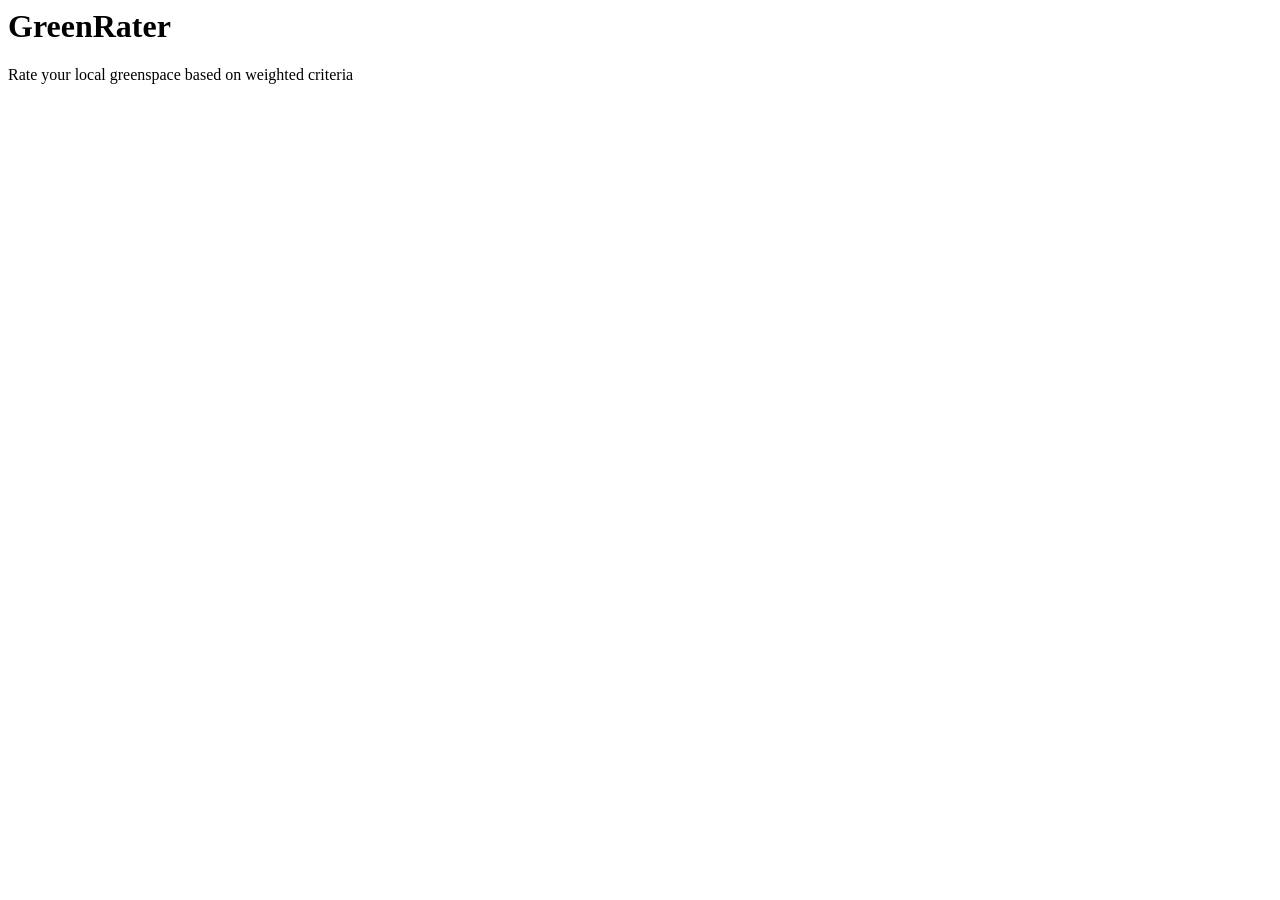
==== greenrater.html @ 51e3c0df "testing html" ====
<html lang="en">

<head>
    <meta charset="UTF-8">
    <meta name="viewport" content="width=device-width, initial-scale=1.0">
    <meta http-equiv="X-UA-Compatible" content="ie=edge">
    <title>GreenRater</title>
    <link rel="stylesheet" href="style.css">
</head>

<body>
    <script src="index.js"></script>
    <h1>GreenRater</h1>
    <p1> Rate your local greenspace based on weighted criteria</p1>
</body>

</html>
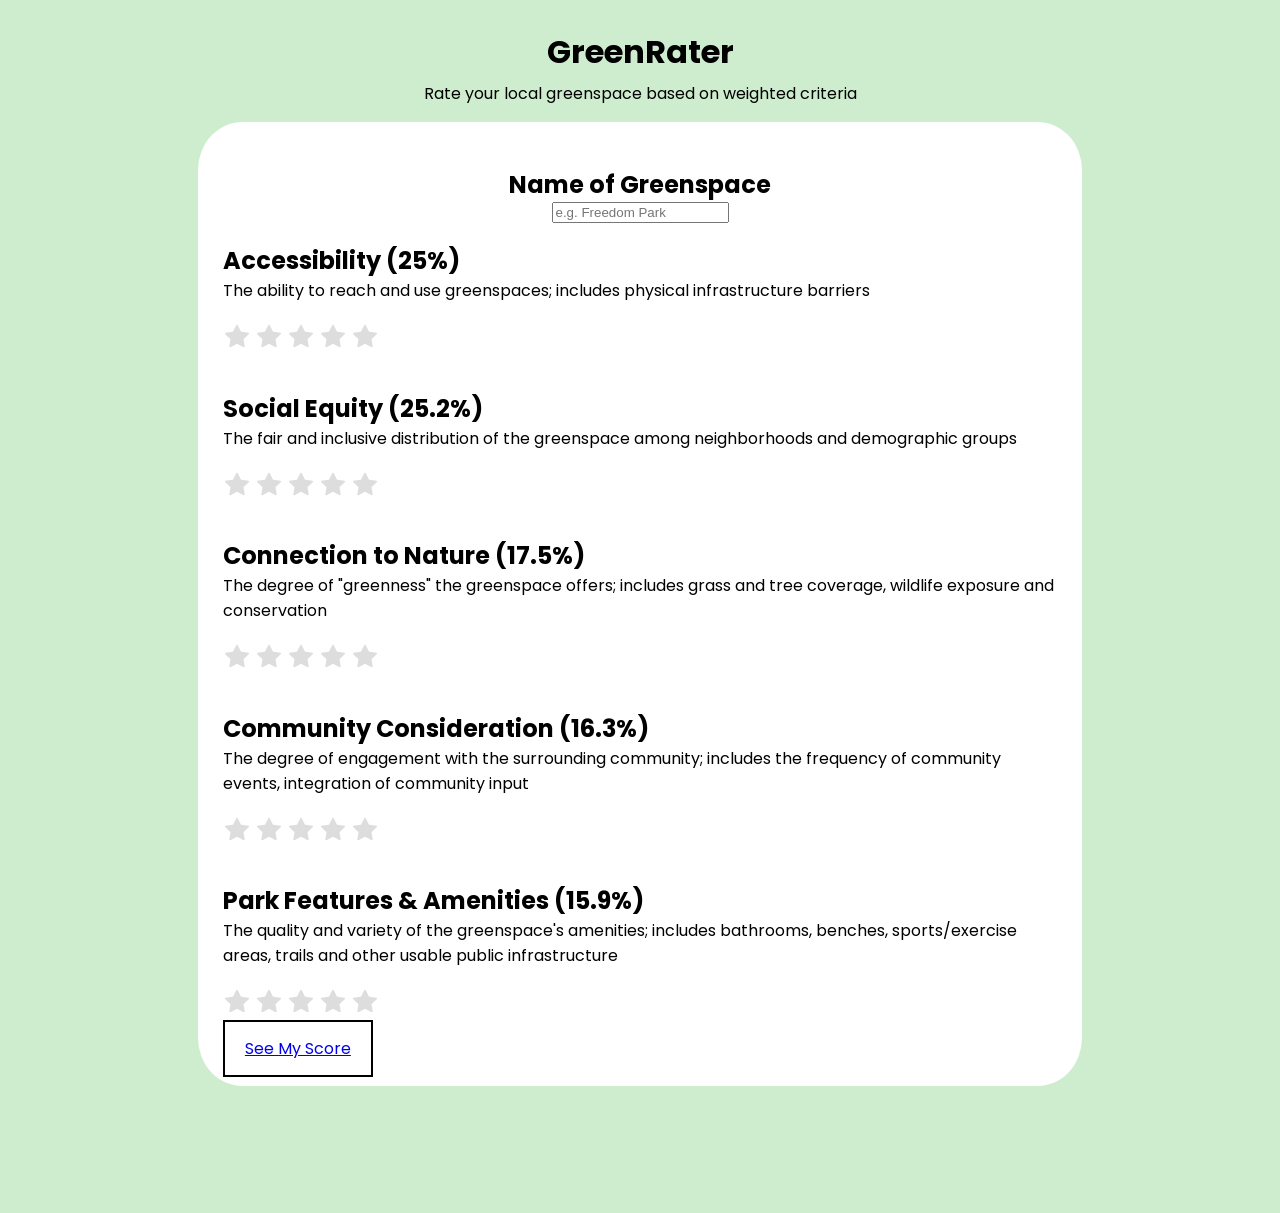
==== commit 05c0312d: "Working on GreenRater website" ====
--- a/greenrater.html
+++ b/greenrater.html
@@ -6,12 +6,131 @@
     <meta http-equiv="X-UA-Compatible" content="ie=edge">
     <title>GreenRater</title>
     <link rel="stylesheet" href="style.css">
+<link rel="preconnect" href="https://fonts.googleapis.com">
+<link rel="preconnect" href="https://fonts.gstatic.com" crossorigin>
+<link
+    href="https://fonts.googleapis.com/css2?family=Poppins:ital,wght@0,100;0,200;0,300;0,400;0,500;0,600;0,700;0,800;0,900;1,100;1,200;1,300;1,400;1,500;1,600;1,700;1,800;1,900&family=Roboto:ital,wght@0,100..900;1,100..900&display=swap"
+    rel="stylesheet">
+<link rel="stylesheet" href="https://cdn.jsdelivr.net/npm/bootstrap-icons@1.11.1/font/bootstrap-icons.css">
+
 </head>
 
 <body>
-    <script src="index.js"></script>
+    <script src="index.js" defer></script>
     <h1>GreenRater</h1>
-    <p1> Rate your local greenspace based on weighted criteria</p1>
+    <p> Rate your local greenspace based on weighted criteria</p>
+
+    <div class=form-container>
+    
+    <div class="name-container">
+        <label for="park-name"><h2>Name of Greenspace</h2></label>
+        <input type="text" id="park-name" placeholder="e.g. Freedom Park">
+    </div>
+    
+        <div class="rating-card p-4">
+            <h2>Accessibility (25%)</h2>
+            <p>The ability to reach and use greenspaces; includes physical infrastructure barriers</p>
+
+            
+            <div class="star-rating animated-stars">
+                <input type="radio" id="acc_star5" name="rating_accessibility" value="5">
+                <label for="acc_star5" class="bi bi-star-fill"></label>
+                <input type="radio" id="acc_star4" name="rating_accessibility" value="4">
+                <label for="acc_star4" class="bi bi-star-fill"></label>
+                <input type="radio" id="acc_star3" name="rating_accessibility" value="3">
+                <label for="acc_star3" class="bi bi-star-fill"></label>
+                <input type="radio" id="acc_star2" name="rating_accessibility" value="2">
+                <label for="acc_star2" class="bi bi-star-fill"></label>
+                <input type="radio" id="acc_star1" name="rating_accessibility" value="1">
+                <label for="acc_star1" class="bi bi-star-fill"></label>
+            </div>
+          </div>
+        
+        <!-- Social Equity -->
+        <div class="rating-card p-4">
+            <h2>Social Equity (25.2%)</h2>
+            <p>The fair and inclusive distribution of the greenspace among neighborhoods and demographic groups</p>
+            <div class="star-rating animated-stars">
+                <input type="radio" id="seq_star5" name="rating_social_equity" value="5">
+                <label for="seq_star5" class="bi bi-star-fill"></label>
+                <input type="radio" id="seq_star4" name="rating_social_equity" value="4">
+                <label for="seq_star4" class="bi bi-star-fill"></label>
+                <input type="radio" id="seq_star3" name="rating_social_equity" value="3">
+                <label for="seq_star3" class="bi bi-star-fill"></label>
+                <input type="radio" id="seq_star2" name="rating_social_equity" value="2">
+                <label for="seq_star2" class="bi bi-star-fill"></label>
+                <input type="radio" id="seq_star1" name="rating_social_equity" value="1">
+                <label for="seq_star1" class="bi bi-star-fill"></label>
+            </div>
+          </div>
+        
+        <!-- Connection to Nature -->
+        <div class="rating-card p-4">
+            <h2>Connection to Nature (17.5%)</h2>
+            <p>The degree of "greenness" the greenspace offers; includes grass and tree coverage, wildlife exposure and
+                conservation</p>
+            <div class="star-rating animated-stars">
+                <input type="radio" id="ctn_star5" name="rating_connection_to_nature" value="5">
+                <label for="ctn_star5" class="bi bi-star-fill"></label>
+                <input type="radio" id="ctn_star4" name="rating_connection_to_nature" value="4">
+                <label for="ctn_star4" class="bi bi-star-fill"></label>
+                <input type="radio" id="ctn_star3" name="rating_connection_to_nature" value="3">
+                <label for="ctn_star3" class="bi bi-star-fill"></label>
+                <input type="radio" id="ctn_star2" name="rating_connection_to_nature" value="2">
+                <label for="ctn_star2" class="bi bi-star-fill"></label>
+                <input type="radio" id="ctn_star1" name="rating_connection_to_nature" value="1">
+                <label for="ctn_star1" class="bi bi-star-fill"></label>
+            </div>
+          </div>
+        
+        <!-- Community Consideration -->
+        <div class="rating-card p-4">
+            <h2>Community Consideration (16.3%)</h2>
+            <p>The degree of engagement with the surrounding community; includes the frequency of community events, integration
+                of community input</p>
+            <div class="star-rating animated-stars">
+                <input type="radio" id="cc_star5" name="rating_community_consideration" value="5">
+                <label for="cc_star5" class="bi bi-star-fill"></label>
+                <input type="radio" id="cc_star4" name="rating_community_consideration" value="4">
+                <label for="cc_star4" class="bi bi-star-fill"></label>
+                <input type="radio" id="cc_star3" name="rating_community_consideration" value="3">
+                <label for="cc_star3" class="bi bi-star-fill"></label>
+                <input type="radio" id="cc_star2" name="rating_community_consideration" value="2">
+                <label for="cc_star2" class="bi bi-star-fill"></label>
+                <input type="radio" id="cc_star1" name="rating_community_consideration" value="1">
+                <label for="cc_star1" class="bi bi-star-fill"></label>
+            </div>
+          </div>
+        
+        <!-- Park Features & Amenities -->
+        <div class="rating-card p-4">
+            <h2>Park Features & Amenities (15.9%)</h2>
+            <p>The quality and variety of the greenspace's amenities; includes bathrooms, benches, sports/exercise areas, trails
+                and other usable public infrastructure</p>
+            <div class="star-rating animated-stars">
+                <input type="radio" id="pf_star5" name="rating_park_features" value="5">
+                <label for="pf_star5" class="bi bi-star-fill"></label>
+                <input type="radio" id="pf_star4" name="rating_park_features" value="4">
+                <label for="pf_star4" class="bi bi-star-fill"></label>
+                <input type="radio" id="pf_star3" name="rating_park_features" value="3">
+                <label for="pf_star3" class="bi bi-star-fill"></label>
+                <input type="radio" id="pf_star2" name="rating_park_features" value="2">
+                <label for="pf_star2" class="bi bi-star-fill"></label>
+                <input type="radio" id="pf_star1" name="rating_park_features" value="1">
+                <label for="pf_star1" class="bi bi-star-fill"></label>
+            </div>
+          </div>
+        
+        
+          <a class = "btn" href="results.html" id="submit-btn">
+            See My Score
+        </a>
+
+    
+
+
+    </div>
 </body>
 
-</html>+</html>
+
--- a/style.css
+++ b/style.css
@@ -0,0 +1,174 @@
+body {
+    background-color: rgb(206, 236, 206);
+    font-family: Poppins;
+    
+}
+
+h1 {
+    padding-top:20px;
+    margin-bottom:5px;
+    font-family: Poppins;
+    text-align: center;
+}
+
+p{
+    margin-top:0;
+    text-align:center;
+}
+
+.form-container {
+    background-color: white;
+    margin-left:15%;
+    padding:2%;
+    margin-right:15%;
+    margin-bottom:10%;
+    border-radius:5%;
+    
+}
+
+.form-container p{
+    text-align:left;
+    margin-top:0;
+}
+
+.form-container h2 {
+    text-align: left;
+    margin-bottom: 0;
+}
+
+.star-rating {
+    direction: rtl;
+    display: inline-block;
+    cursor: pointer;
+    margin-top:0;
+    margin-bottom:2%;
+}
+
+.star-rating input {
+    display: none;
+}
+
+.star-rating label {
+    color: #ddd;
+    font-size: 24px;
+    padding: 0 2px;
+    cursor: pointer;
+    transition: all 0.2s ease;
+}
+
+.star-rating label:hover,
+.star-rating label:hover~label,
+.star-rating input:checked~label {
+    color: #ffc107;
+}
+
+.btn{
+padding:15px 20px;
+border: 2px solid black;
+place-items: center;}
+
+.name-container{
+    text-align:center;
+}
+
+.name-container h2{
+    text-align: center;
+}
+
+.results-container {
+    max-width: 800px;
+    margin: auto;
+    padding: 20px;
+}
+
+.subtitle {
+    text-align: center;
+    color: #6b7280;
+    letter-spacing: 1px;
+}
+
+.park-name {
+    text-align: center;
+    color: #166534;
+}
+
+.score-card {
+    background: #dfeee3;
+    padding: 30px;
+    border-radius: 20px;
+    text-align: center;
+    margin-top: 20px;
+}
+
+.score-title {
+    color: #166534;
+}
+
+.score-main {
+    font-size: 60px;
+    font-weight: 700;
+    color: #166534;
+}
+
+.score-max {
+    font-size: 28px;
+    color: #22c55e;
+}
+
+
+
+.breakdown-title {
+    margin-top: 30px;
+    color: #374151;
+}
+
+.row {
+    margin-top: 15px;
+}
+
+.row-header {
+    display: flex;
+    justify-content: space-between;
+}
+
+.bar {
+    height: 8px;
+    background: #d1d5db;
+    border-radius: 999px;
+    margin-top: 5px;
+}
+
+
+
+.score-badge {
+    display: inline-block;
+    margin-top: 10px;
+    padding: 6px 18px;
+    border-radius: 999px;
+    border: 2px solid #eab308;
+    background: #fef9c3;
+    color: #a16207;
+    font-weight: 600;
+}
+
+.progress-bar {
+    height: 10px;
+    background: #e5e7eb;
+    border-radius: 999px;
+    margin-top: 20px;
+    overflow: hidden;
+}
+
+#progress-fill {
+    height: 100%;
+    background: #eab308;
+    width: 0%;
+    transition: width 0.8s ease;
+}
+
+.bar-fill {
+    height: 100%;
+    background: #eab308;
+    border-radius: 999px;
+    transition: width 0.6s ease;
+}
